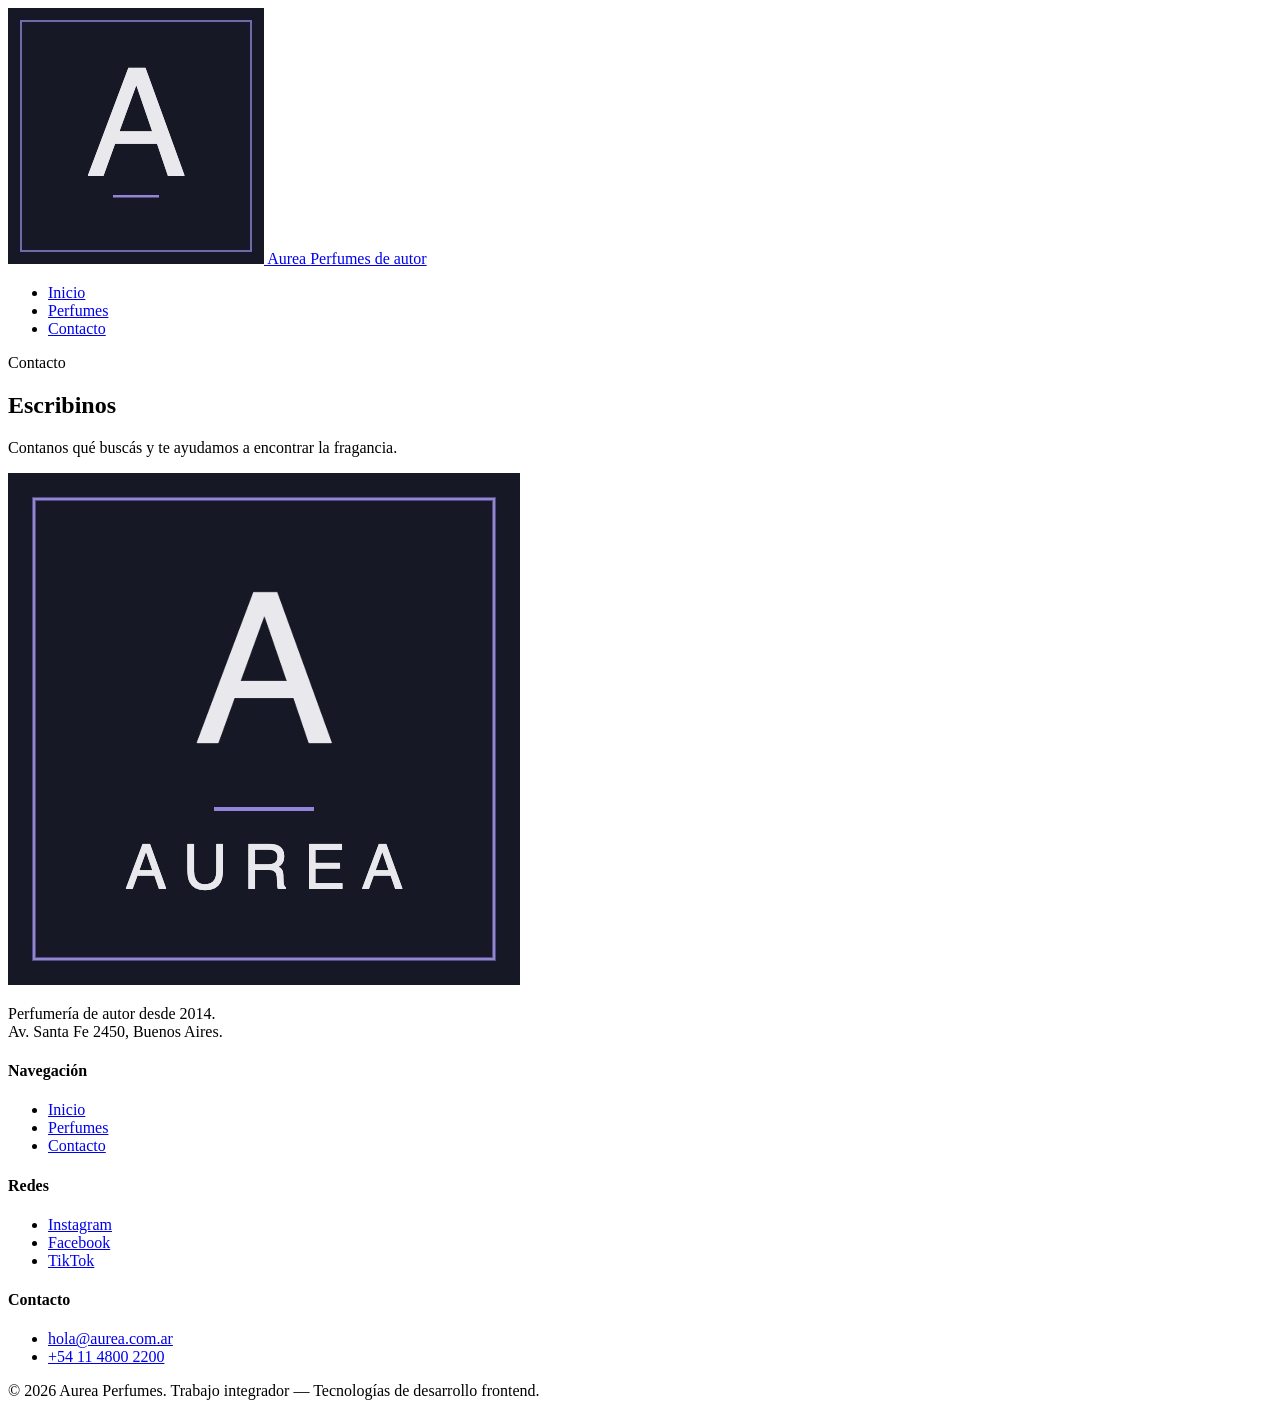
==== contact.html @ 2195753f "base contact" ====
<!DOCTYPE html>
<html lang="en">
<head>
    <meta charset="UTF-8">
    <meta name="viewport" content="width=device-width, initial-scale=1.0">
    <title>Contacto-Aurea</title>
    <link rel="preconnect" href="https://fonts.googleapis.com">
    <link rel="preconnect" href="https://fonts.gstatic.com" crossorigin>
    <link href="https://fonts.googleapis.com/css2?family=Inter:wght@400;500&display=swap" rel="stylesheet">
    <link rel="stylesheet" href="./css/style.css">
</head>
<body>
    <header class="cabecera">
    <div class="contenedor">
      <a href="index.html" class="logo">
        <img src="./img/logo-chico.jpg" alt="Logo de Aurea Perfumes">
        <span class="logo-texto">Aurea
          <span class="logo-bajada">Perfumes de autor</span>
        </span>
      </a>
      <nav>
        <ul class="menu">
          <li><a href="index.html">Inicio</a></li>
          <li><a href="products.html">Perfumes</a></li>
          <li><a href="contact.html" class="activo">Contacto</a></li>
        </ul>
      </nav>
    </div>
  </header>

  <main> 
    <section class="seccion">
        <div class="contenedor">
        <p class="antetitulo">Contacto</p>
        <h1 class="titulo-seccion">Escribinos</h1>
        <p class="texto-seccion">Contanos qué buscás y te ayudamos a encontrar la fragancia.</p>
        <div class="bloque de contacto">
    
    <footer class="pie">
    <div class="contenedor">
      <div class="pie-columna">
        <img src="img/logo.jpg" alt="Logo de Aurea Perfumes" class="logo-pie">
        <p class="medida">Perfumería de autor desde 2014.<br>Av. Santa Fe 2450, Buenos Aires.</p>
      </div>
      <div class="pie-columna">
        <h4>Navegación</h4>
        <ul>
          <li><a href="index.html">Inicio</a></li>
          <li><a href="productos.html">Perfumes</a></li>
          <li><a href="contacto.html">Contacto</a></li>
        </ul>
      </div>
      <div class="pie-columna">
        <h4>Redes</h4>
        <ul>
          <li><a href="https://www.instagram.com" target="_blank">Instagram</a></li>
          <li><a href="https://www.facebook.com" target="_blank">Facebook</a></li>
          <li><a href="https://www.tiktok.com" target="_blank">TikTok</a></li>
        </ul>
      </div>
      <div class="pie-columna">
        <h4>Contacto</h4>
        <ul>
          <li><a href="mailto:hola@aurea.com.ar">hola@aurea.com.ar</a></li>
          <li><a href="tel:+541148002200">+54 11 4800 2200</a></li>
        </ul>
      </div>
    </div>
    <div class="contenedor">
      <p class="copyright">© 2026 Aurea Perfumes. Trabajo integrador — Tecnologías de desarrollo frontend.</p>
    </div>
  </footer>
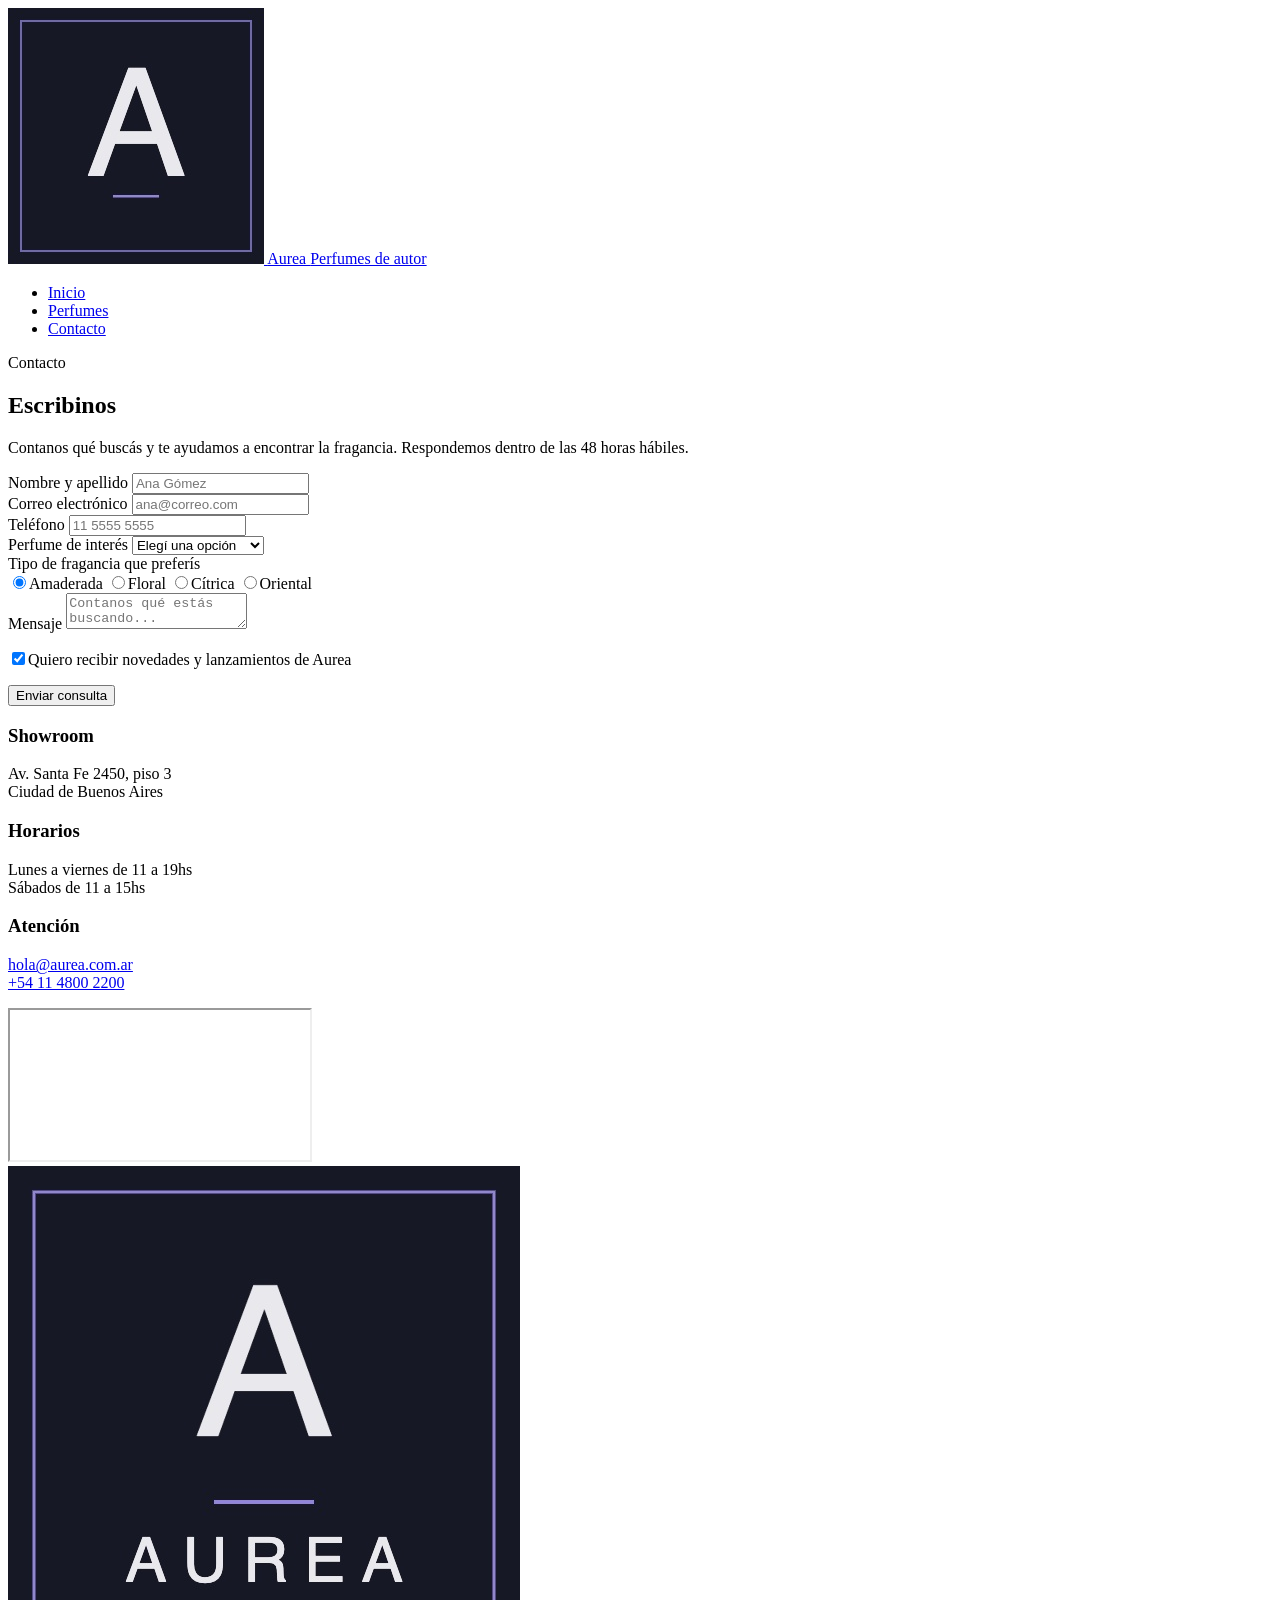
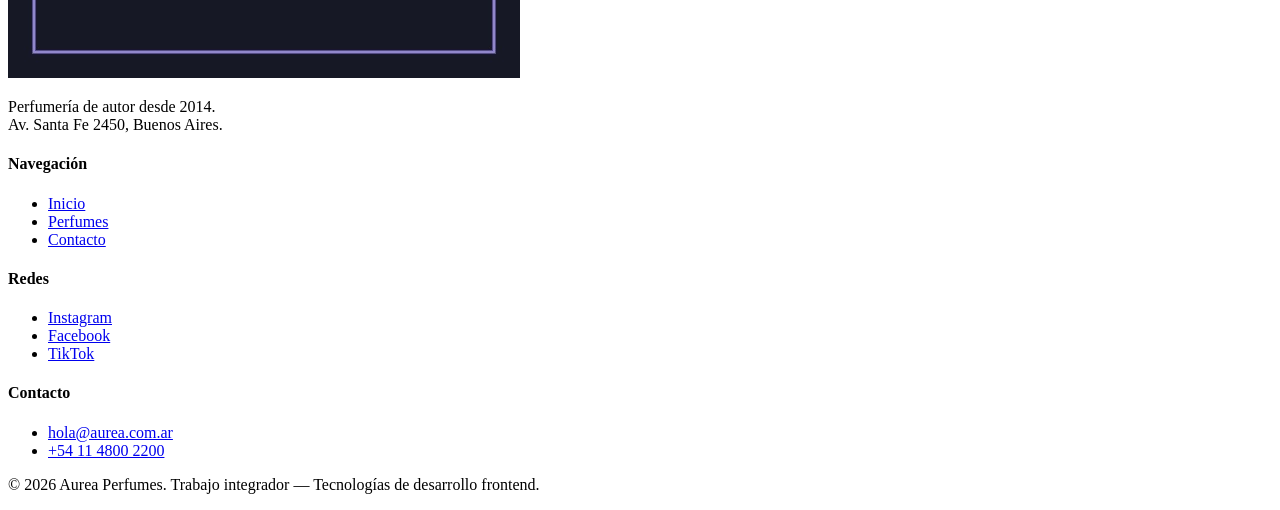
==== commit bbccebd7: "Agrego formulario de contacto y mapa" ====
--- a/contact.html
+++ b/contact.html
@@ -33,9 +33,87 @@
         <div class="contenedor">
         <p class="antetitulo">Contacto</p>
         <h1 class="titulo-seccion">Escribinos</h1>
-        <p class="texto-seccion">Contanos qué buscás y te ayudamos a encontrar la fragancia.</p>
+        <p class="texto-seccion">Contanos qué buscás y te ayudamos a encontrar la fragancia. Respondemos dentro de las 48 horas hábiles.</p>
         <div class="bloque de contacto">
+    <form class="formulario" action="#" method="post">
+    <div class="campo">
+    <label for="nombre">Nombre y apellido</label>
+    <input type="text" id="nombre" name="nombre" placeholder="Ana Gómez">
+    </div>
+    <div class="campo">
+      <label for="email">Correo electrónico</label>
+      <input type="email" id="email" name="email" placeholder="ana@correo.com">
+    </div>
+    <div class="campo">
+      <label for="telefono">Teléfono</label>
+      <input type="tel" id="telefono" name="telefono" placeholder="11 5555 5555">
+    </div>
+    <div class="campo">
+      <label for="perfume">Perfume de interés</label>
+      <select id="perfume" name="perfume">
+        <option value="">Elegí una opción</option>
+        <option value="noche-vera">Noche Vera</option>
+        <option value="sal-de-mar">Sal de Mar</option>
+        <option value="ambar-07">Ámbar 07</option>
+        <option value="jardin-interior">Jardin Interior</option>
+        <option value="tabaco-blanco">Tabaco Blanco</option>
+        <option value="lino">Lino</option>
+        <option value="citrico-1912">Cítrico 1912</option>
+        <option value="bosque-humedo">Bosque Húmedo</option>
+        <option value="rosa-nocturna">Rosa Nocturna</option>
+        <option value="kit">Kit descubrimiento</option>
+        </select>
+    </div>
     
+    <div class="campo">
+      <label>Tipo de fragancia que preferís</label>
+      <div class="opciones">
+        <label class="opcion"><input type="radio" name="familia" value="amaderada" checked>Amaderada</label>
+        <label class="opcion"><input type="radio" name="familia" value="floral">Floral</label>
+        <label class="opcion"><input type="radio" name="familia" value="citrica">Cítrica</label>
+        <label class="opcion"><input type="radio" name="familia" value="oriental">Oriental</label>
+      </div>
+    </div>
+
+    <div class="campo">
+      <label for="mensaje">Mensaje</label>
+      <textarea id="mensaje" name="mensaje" placeholder="Contanos qué estás buscando..."></textarea>
+    </div>
+
+    <p class="linea-check">
+      <label><input type="checkbox" name="novedades" value="sí" checked>Quiero recibir novedades y lanzamientos de Aurea</label>
+    </p>
+
+    <button type="submit" class="boton">Enviar consulta</button>
+    </form>
+
+    <aside class="datos-contacto"> 
+      <div class="ficha">
+        <h3>Showroom</h3>
+        <p>Av. Santa Fe 2450, piso 3<br>Ciudad de Buenos Aires</p>
+      </div>
+
+      <div class="ficha">
+        <h3>Horarios</h3>
+        <p>Lunes a viernes de 11 a 19hs<br>Sábados de 11 a 15hs</p> 
+      </div>
+
+      <div class="ficha">
+        <h3>Atención</h3>
+        <p><a href="mailto:hola@aurea.com.ar">hola@aurea.com.ar</a><br><a href="tel:+541148002200">+54 11 4800 2200</a></p>
+      </div>
+
+      <iframe class="mapa"
+      src="https://maps.app.goo.gl/iJwbkM2hyauQm6JN6"
+      title="Mapa del showroom de Aurea"></iframe>
+    </aside>
+        </div>
+    </div>
+    </section>
+  </main>
+
+
+
     <footer class="pie">
     <div class="contenedor">
       <div class="pie-columna">
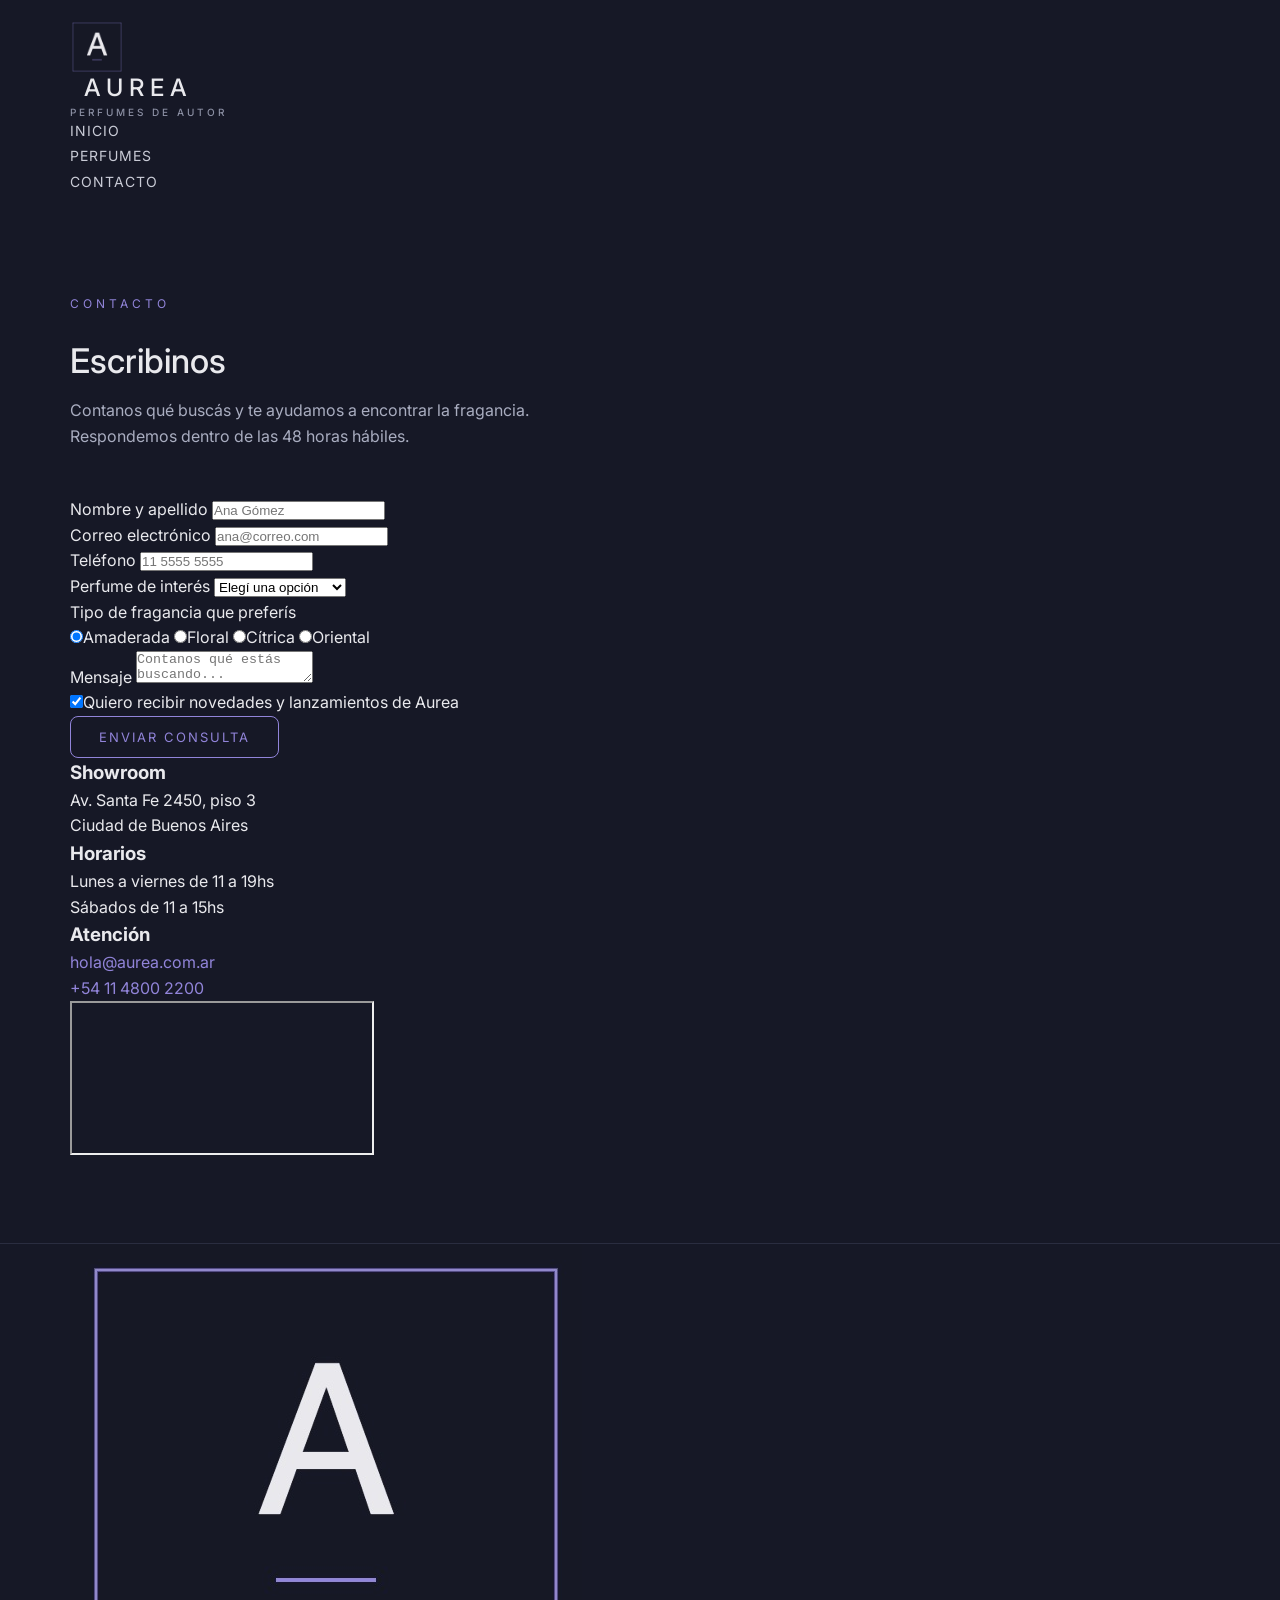
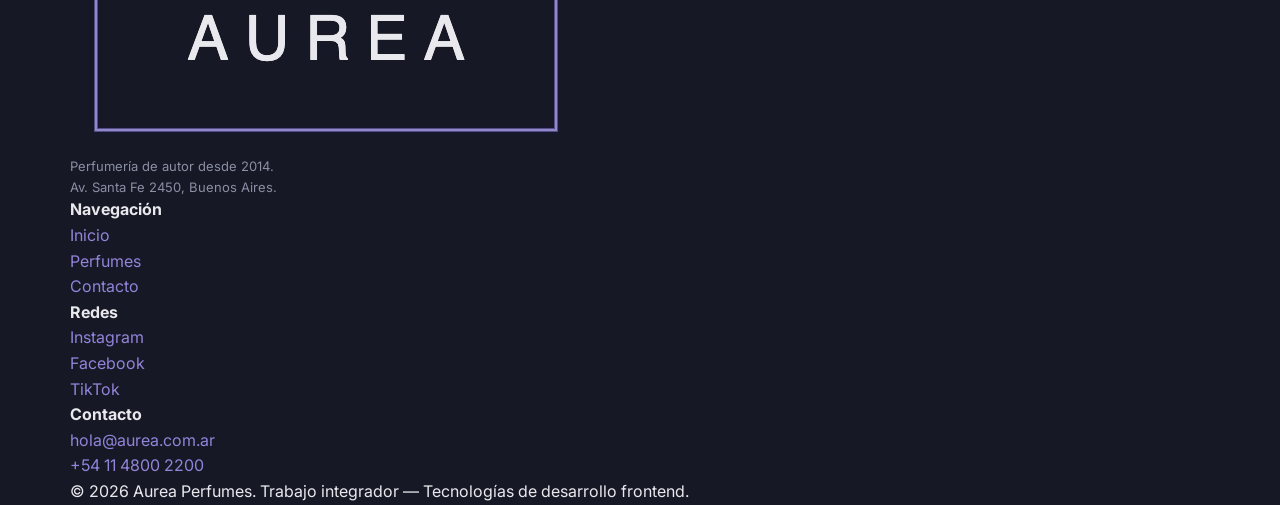
==== commit 47bfa540: "estilos de las tarjetas del catalogo" ====
--- a/contact.html
+++ b/contact.html
@@ -7,7 +7,7 @@
     <link rel="preconnect" href="https://fonts.googleapis.com">
     <link rel="preconnect" href="https://fonts.gstatic.com" crossorigin>
     <link href="https://fonts.googleapis.com/css2?family=Inter:wght@400;500&display=swap" rel="stylesheet">
-    <link rel="stylesheet" href="./css/style.css">
+    <link rel="stylesheet" href="./css/styles.css">
 </head>
 <body>
     <header class="cabecera">
--- a/css/styles.css
+++ b/css/styles.css
@@ -0,0 +1,230 @@
+* {
+    margin: 0;
+    padding: 0;
+    box-sizing: border-box;
+}
+
+body {
+    font-family: "Inter", Arial, Helvetica, sans-serif;
+    background-color: #161826;
+    color: #e9e9ed;
+    font-size: 16px;
+    line-height: 1.6;
+}
+
+a {
+    text-decoration: none;
+    color: #9184d9;
+}
+
+ul {
+    list-style: none;
+}
+
+img {
+    max-width: 100%;
+    display: block;
+}
+
+.contenedor {
+    width: 90%;
+    max-width: 1140px;
+    margin: 0 auto;
+}
+
+.cabecera .contenedor {
+    padding: 20px 0px 20px 0px;
+}
+
+.logo img{
+        width: 54px;
+        height: 54px;
+        border-radius: 8px;
+    }
+
+.logo-texto {
+    margin-left: 14px;
+    font-size: 24px;
+    font-weight: 500;
+    letter-spacing: 6px;
+    color: #e9e9ed;
+    text-transform: uppercase;
+    line-height: 1.2;
+}
+
+.logo-bajada {
+    display: block;
+    font-size: 10px;
+    letter-spacing: 3px;
+    color: #8b8fa3;
+    text-transform: uppercase;
+    margin: 2px 0px 0px 0px;
+}
+
+.menu a {
+    color: #c9cbd6;
+    font-size: 14px;
+    letter-spacing: 1px;
+    text-transform: uppercase;
+    padding-bottom: 4px;
+    border-bottom: 1px solid transparent;
+}
+
+.menu .activp {
+    color: #9184d9;
+    border-bottom: 1px solid #9184d9;
+}
+
+.portada {
+    padding-top: 100px;
+    padding-bottom: 100px;
+    border-bottom: 1px solid #2a2d40;
+}
+
+.antetitulo {
+    font-size: 12px;
+    letter-spacing: 4px;
+    text-transform: uppercase;
+    color: #9184d9;
+    margin-bottom: 20px;
+}
+
+.titulo-grande {
+    font-size: 56px;
+    font-weight: 500;
+    line-height: 1.1;
+    margin-bottom: 24px;
+}
+
+.bajada {
+    font-size: 18px;
+    color: #a9adc0;
+    margin-bottom: 36px;
+    max-width: 460px;
+}
+
+.boton {
+    display: inline-block;
+    border: 1px solid #9184d9;
+    color: #9184d9;
+    padding: 12px 28px;
+    border-radius: 8px;
+    font-size: 13px;
+    letter-spacing: 2px;
+    text-transform: uppercase;
+    background-color: transparent;
+    font-family: "Inter", Helvetica, Arial, sans-serif;
+    cursor: pointer;
+}
+
+.boton-secundario {
+    border: 1px solid #3a3d52;
+    color: #c9cbd6;
+    margin-left: 12px;
+}
+
+.foto-alta {
+  height: 460px;
+  width: 100%;
+  object-fit: cover;
+  border-radius: 8px;
+}
+
+.foto-producto {
+  height: 300px;
+  width: 100%;
+  object-fit: cover;
+  border-radius: 8px;
+  margin-bottom: 20px;
+}
+
+.foto-ancha {
+  height: 340px;
+  width: 100%;
+  object-fit: cover;
+  border-radius: 8px;
+}
+
+.seccion {
+  padding-top: 80px;
+  padding-bottom: 80px;
+  border-bottom: 1px solid #2a2d40;
+}
+
+.titulo-seccion {
+  font-size: 34px;
+  font-weight: 500;
+  margin-bottom: 10px;
+}
+
+.texto-seccion {
+  color: #a9adc0;
+  max-width: 540px;
+  margin-bottom: 48px;
+}
+
+.producto {
+  background-color: #1b1e2e;
+  border: 1px solid #2a2d40;
+  border-radius: 8px;
+  padding: 20px;
+}
+
+.producto-familia {
+  font-size: 11px;
+  letter-spacing: 3px;
+  text-transform: uppercase;
+  color: #9184d9;
+  margin-bottom: 6px;
+}
+
+.producto-nombre {
+  font-size: 22px;
+  font-weight: 500;
+  margin-bottom: 8px;
+}
+
+.producto-notas {
+  font-size: 14px;
+  color: #a9adc0;
+  margin-bottom: 18px;
+}
+
+.producto-pie {
+  border-top: 1px solid #2a2d40;
+  padding-top: 16px;
+  margin-top: 18px;
+}
+
+.precio {
+  font-size: 20px;
+}
+
+.medida {
+  font-size: 13px;
+  color: #8b8fa3;
+}
+
+.sobre-texto p {
+  color: #a9adc0;
+  margin-bottom: 18px;
+}
+
+.dato {
+  margin-right: 44px;
+  margin-bottom: 16px;
+}
+
+.dato strong {
+  display: block;
+  font-size: 28px;
+  font-weight: 500;
+  color: #e9e9ed;
+}
+
+.dato span {
+  font-size: 12px;
+  letter-spacing: 2px;
+  text-transform: uppercase;
+  color: #8b8fa3;
+}
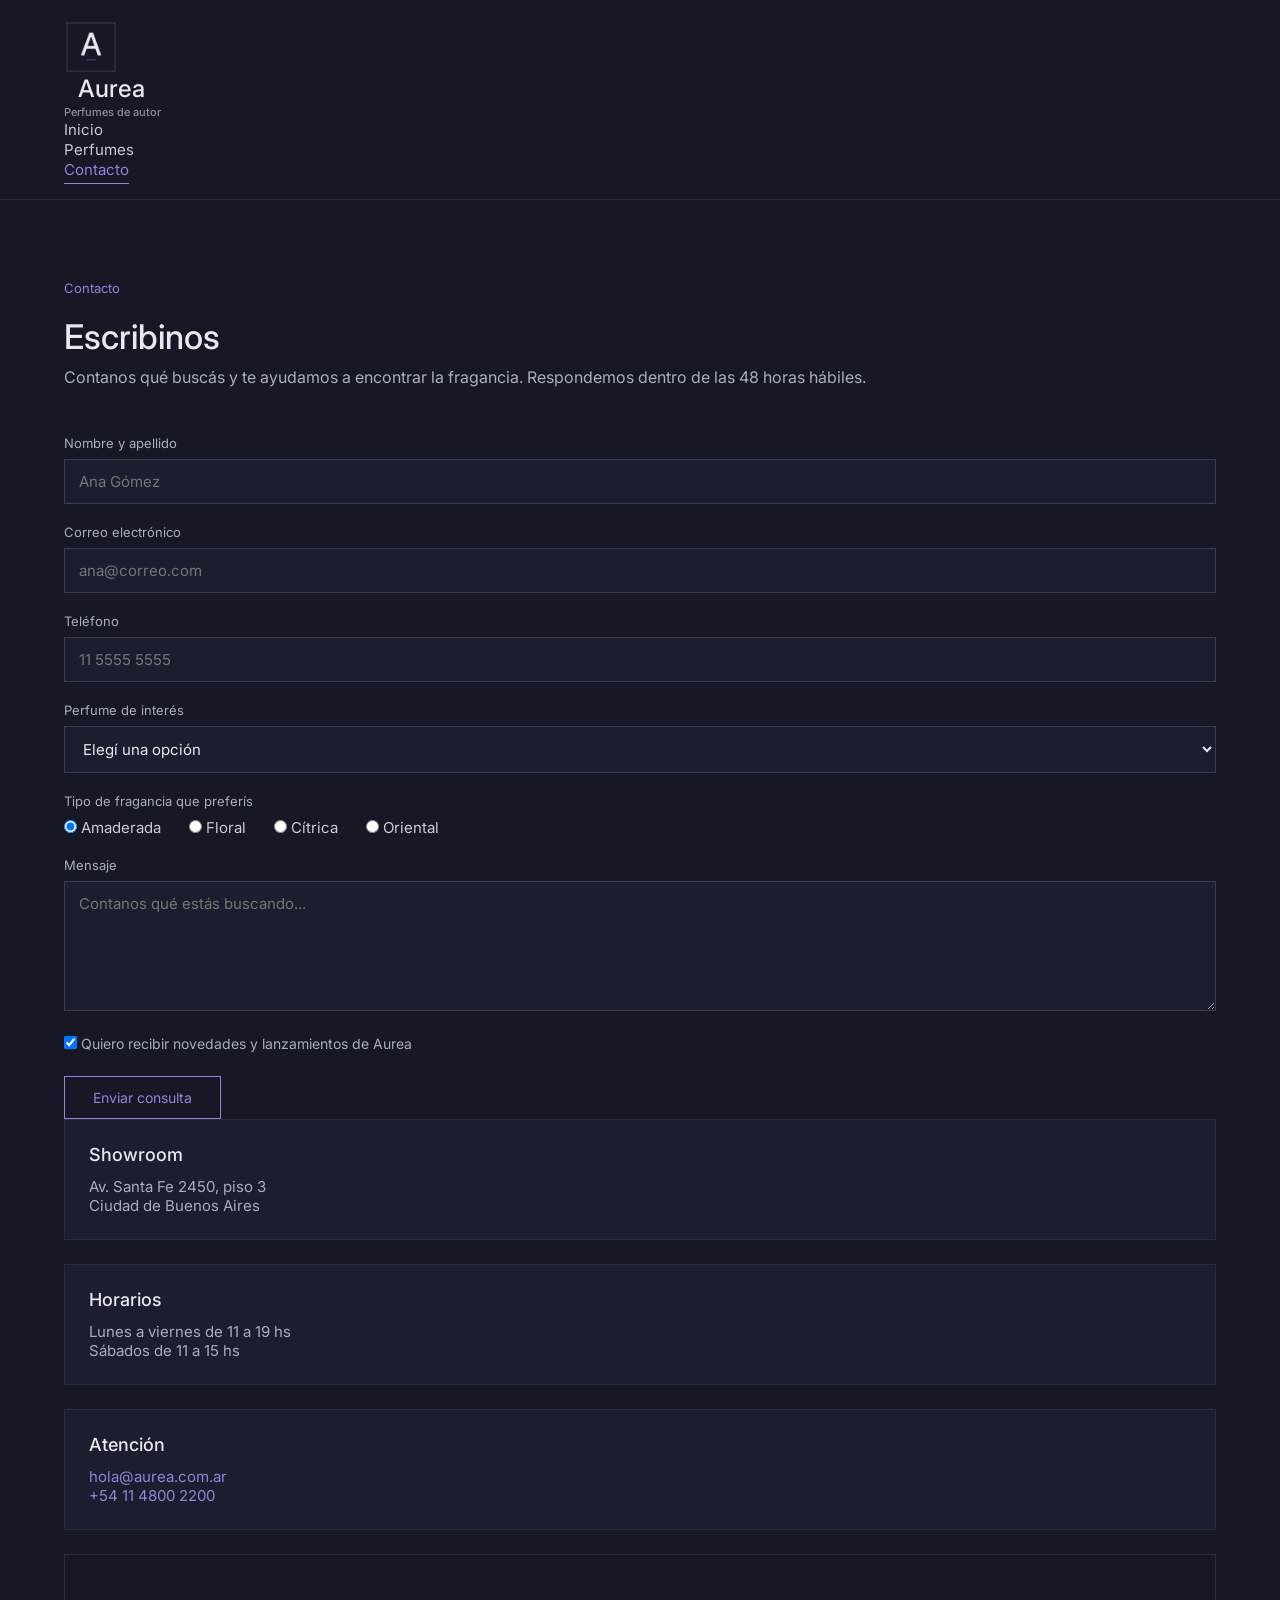
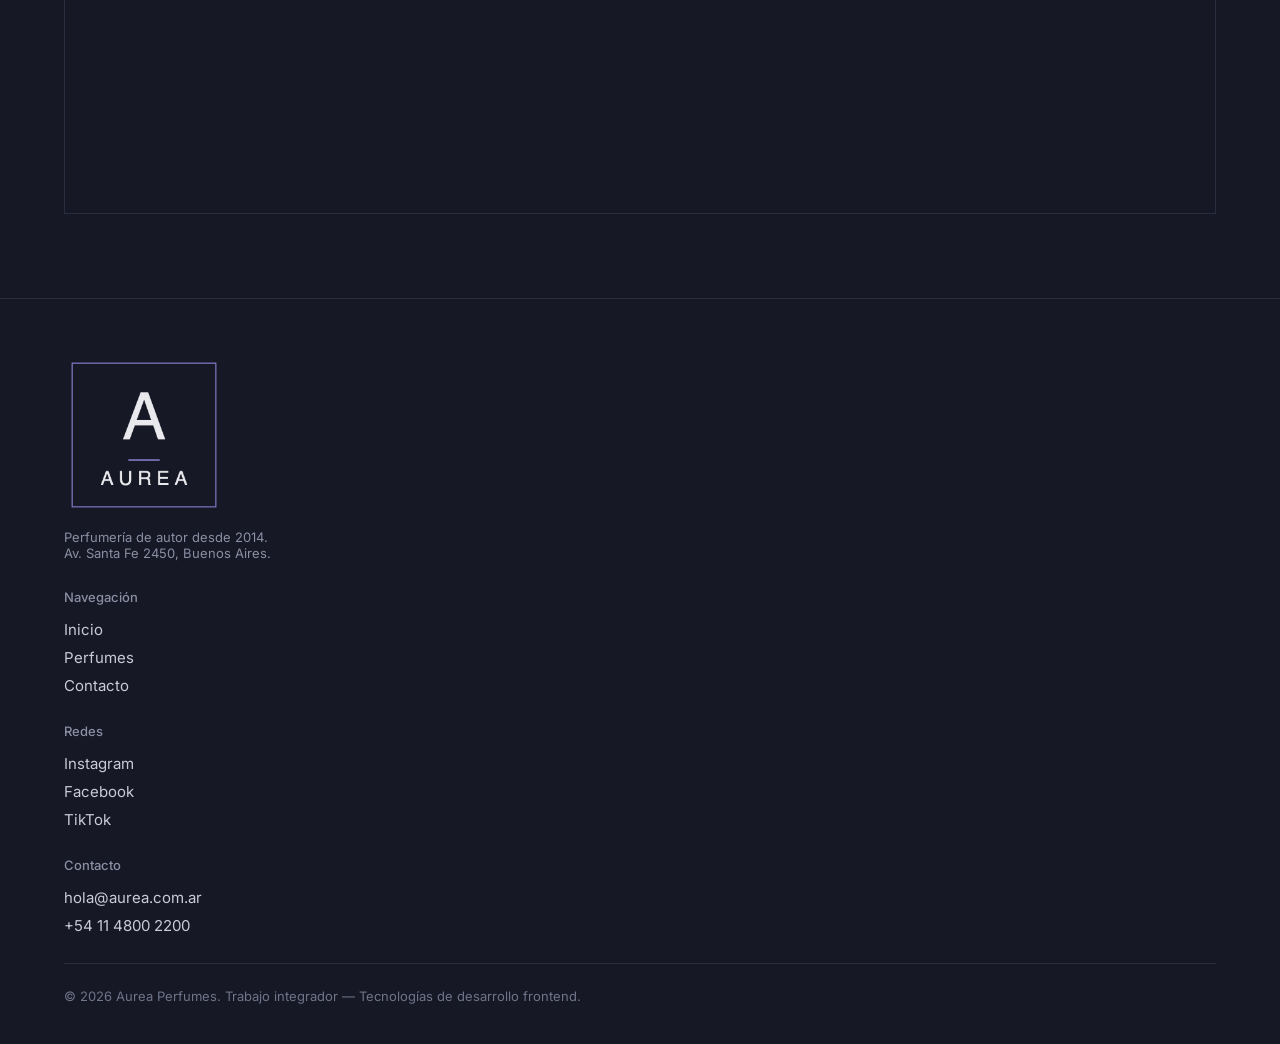
==== commit f740fd1a: "actualizacion css" ====
--- a/contact.html
+++ b/contact.html
@@ -1,16 +1,17 @@
 <!DOCTYPE html>
-<html lang="en">
+<html lang="es">
 <head>
-    <meta charset="UTF-8">
-    <meta name="viewport" content="width=device-width, initial-scale=1.0">
-    <title>Contacto-Aurea</title>
-    <link rel="preconnect" href="https://fonts.googleapis.com">
-    <link rel="preconnect" href="https://fonts.gstatic.com" crossorigin>
-    <link href="https://fonts.googleapis.com/css2?family=Inter:wght@400;500&display=swap" rel="stylesheet">
-    <link rel="stylesheet" href="./css/styles.css">
+  <meta charset="UTF-8">
+  <meta name="viewport" content="width=device-width, initial-scale=1.0">
+  <title>Contacto-Aurea</title>
+  <link rel="preconnect" href="https://fonts.googleapis.com">
+  <link rel="preconnect" href="https://fonts.gstatic.com" crossorigin>
+  <link href="https://fonts.googleapis.com/css2?family=Inter:wght@400;500&display=swap" rel="stylesheet">
+  <link rel="stylesheet" href="./css/styles.css">
 </head>
 <body>
-    <header class="cabecera">
+
+  <header class="cabecera">
     <div class="contenedor">
       <a href="index.html" class="logo">
         <img src="./img/logo-chico.jpg" alt="Logo de Aurea Perfumes">
@@ -28,104 +29,117 @@
     </div>
   </header>
 
-  <main> 
+  <main>
     <section class="seccion">
-        <div class="contenedor">
+      <div class="contenedor">
         <p class="antetitulo">Contacto</p>
         <h1 class="titulo-seccion">Escribinos</h1>
         <p class="texto-seccion">Contanos qué buscás y te ayudamos a encontrar la fragancia. Respondemos dentro de las 48 horas hábiles.</p>
-        <div class="bloque de contacto">
-    <form class="formulario" action="#" method="post">
-    <div class="campo">
-    <label for="nombre">Nombre y apellido</label>
-    <input type="text" id="nombre" name="nombre" placeholder="Ana Gómez">
-    </div>
-    <div class="campo">
-      <label for="email">Correo electrónico</label>
-      <input type="email" id="email" name="email" placeholder="ana@correo.com">
-    </div>
-    <div class="campo">
-      <label for="telefono">Teléfono</label>
-      <input type="tel" id="telefono" name="telefono" placeholder="11 5555 5555">
-    </div>
-    <div class="campo">
-      <label for="perfume">Perfume de interés</label>
-      <select id="perfume" name="perfume">
-        <option value="">Elegí una opción</option>
-        <option value="noche-vera">Noche Vera</option>
-        <option value="sal-de-mar">Sal de Mar</option>
-        <option value="ambar-07">Ámbar 07</option>
-        <option value="jardin-interior">Jardin Interior</option>
-        <option value="tabaco-blanco">Tabaco Blanco</option>
-        <option value="lino">Lino</option>
-        <option value="citrico-1912">Cítrico 1912</option>
-        <option value="bosque-humedo">Bosque Húmedo</option>
-        <option value="rosa-nocturna">Rosa Nocturna</option>
-        <option value="kit">Kit descubrimiento</option>
-        </select>
-    </div>
-    
-    <div class="campo">
-      <label>Tipo de fragancia que preferís</label>
-      <div class="opciones">
-        <label class="opcion"><input type="radio" name="familia" value="amaderada" checked>Amaderada</label>
-        <label class="opcion"><input type="radio" name="familia" value="floral">Floral</label>
-        <label class="opcion"><input type="radio" name="familia" value="citrica">Cítrica</label>
-        <label class="opcion"><input type="radio" name="familia" value="oriental">Oriental</label>
+
+        <div class="bloque-contacto">
+
+          <form class="formulario" action="#" method="post">
+
+            <div class="campo">
+              <label for="nombre">Nombre y apellido</label>
+              <input type="text" id="nombre" name="nombre" placeholder="Ana Gómez" class="control">
+            </div>
+
+            <div class="campo">
+              <label for="email">Correo electrónico</label>
+              <input type="email" id="email" name="email" placeholder="ana@correo.com" class="control">
+            </div>
+
+            <div class="campo">
+              <label for="telefono">Teléfono</label>
+              <input type="tel" id="telefono" name="telefono" placeholder="11 5555 5555" class="control">
+            </div>
+
+            <div class="campo">
+              <label for="perfume">Perfume de interés</label>
+              <select id="perfume" name="perfume" class="control">
+                <option value="">Elegí una opción</option>
+                <option value="perfume-01">ACA VA EL NOMBRE 1</option>
+                <option value="perfume-02">ACA VA EL NOMBRE 2</option>
+                <option value="perfume-03">ACA VA EL NOMBRE 3</option>
+                <option value="perfume-04">ACA VA EL NOMBRE 4</option>
+                <option value="perfume-05">ACA VA EL NOMBRE 5</option>
+                <option value="perfume-06">ACA VA EL NOMBRE 6</option>
+                <option value="perfume-07">ACA VA EL NOMBRE 7</option>
+                <option value="perfume-08">ACA VA EL NOMBRE 8</option>
+                <option value="perfume-09">ACA VA EL NOMBRE 9</option>
+                <option value="perfume-10">ACA VA EL NOMBRE 10</option>
+                <option value="perfume-11">ACA VA EL NOMBRE 11</option>
+                <option value="perfume-12">ACA VA EL NOMBRE 12</option>
+                <option value="perfume-13">ACA VA EL NOMBRE 13</option>
+                <option value="perfume-14">ACA VA EL NOMBRE 14</option>
+                <option value="perfume-15">ACA VA EL NOMBRE 15</option>
+                <option value="perfume-16">ACA VA EL NOMBRE 16</option>
+                <option value="perfume-17">ACA VA EL NOMBRE 17</option>
+                <option value="perfume-18">ACA VA EL NOMBRE 18</option>
+                <option value="perfume-19">ACA VA EL NOMBRE 19</option>
+                <option value="perfume-20">ACA VA EL NOMBRE 20</option>
+                <option value="kit">Kit descubrimiento</option>
+              </select>
+            </div>
+
+            <div class="campo">
+              <label>Tipo de fragancia que preferís</label>
+              <div class="opciones">
+                <label><input type="radio" name="familia" value="amaderada" checked> Amaderada</label>
+                <label><input type="radio" name="familia" value="floral"> Floral</label>
+                <label><input type="radio" name="familia" value="citrica"> Cítrica</label>
+                <label><input type="radio" name="familia" value="oriental"> Oriental</label>
+              </div>
+            </div>
+
+            <div class="campo">
+              <label for="mensaje">Mensaje</label>
+              <textarea id="mensaje" name="mensaje" placeholder="Contanos qué estás buscando..." class="control"></textarea>
+            </div>
+
+            <p class="linea-check">
+              <label><input type="checkbox" name="novedades" value="si" checked> Quiero recibir novedades y lanzamientos de Aurea</label>
+            </p>
+
+            <button type="submit" class="boton">Enviar consulta</button>
+          </form>
+
+          <aside class="datos-contacto">
+            <div class="ficha">
+              <h3>Showroom</h3>
+              <p>Av. Santa Fe 2450, piso 3<br>Ciudad de Buenos Aires</p>
+            </div>
+            <div class="ficha">
+              <h3>Horarios</h3>
+              <p>Lunes a viernes de 11 a 19 hs<br>Sábados de 11 a 15 hs</p>
+            </div>
+            <div class="ficha">
+              <h3>Atención</h3>
+              <p><a href="mailto:hola@aurea.com.ar">hola@aurea.com.ar</a><br><a href="tel:+541148002200">+54 11 4800 2200</a></p>
+            </div>
+            <iframe class="mapa"
+              src="https://www.google.com/maps?q=Av.+Santa+Fe+2450,+Buenos+Aires&amp;output=embed"
+              title="Mapa del showroom de Aurea"></iframe>
+          </aside>
+
+        </div>
       </div>
-    </div>
-
-    <div class="campo">
-      <label for="mensaje">Mensaje</label>
-      <textarea id="mensaje" name="mensaje" placeholder="Contanos qué estás buscando..."></textarea>
-    </div>
-
-    <p class="linea-check">
-      <label><input type="checkbox" name="novedades" value="sí" checked>Quiero recibir novedades y lanzamientos de Aurea</label>
-    </p>
-
-    <button type="submit" class="boton">Enviar consulta</button>
-    </form>
-
-    <aside class="datos-contacto"> 
-      <div class="ficha">
-        <h3>Showroom</h3>
-        <p>Av. Santa Fe 2450, piso 3<br>Ciudad de Buenos Aires</p>
-      </div>
-
-      <div class="ficha">
-        <h3>Horarios</h3>
-        <p>Lunes a viernes de 11 a 19hs<br>Sábados de 11 a 15hs</p> 
-      </div>
-
-      <div class="ficha">
-        <h3>Atención</h3>
-        <p><a href="mailto:hola@aurea.com.ar">hola@aurea.com.ar</a><br><a href="tel:+541148002200">+54 11 4800 2200</a></p>
-      </div>
-
-      <iframe class="mapa"
-      src="https://maps.app.goo.gl/iJwbkM2hyauQm6JN6"
-      title="Mapa del showroom de Aurea"></iframe>
-    </aside>
-        </div>
-    </div>
     </section>
   </main>
 
-
-
-    <footer class="pie">
+  <footer class="pie">
     <div class="contenedor">
       <div class="pie-columna">
-        <img src="img/logo.jpg" alt="Logo de Aurea Perfumes" class="logo-pie">
+        <img src="./img/logo.jpg" alt="Logo de Aurea Perfumes" class="logo-pie">
         <p class="medida">Perfumería de autor desde 2014.<br>Av. Santa Fe 2450, Buenos Aires.</p>
       </div>
       <div class="pie-columna">
         <h4>Navegación</h4>
         <ul>
           <li><a href="index.html">Inicio</a></li>
-          <li><a href="productos.html">Perfumes</a></li>
-          <li><a href="contacto.html">Contacto</a></li>
+          <li><a href="products.html">Perfumes</a></li>
+          <li><a href="contact.html">Contacto</a></li>
         </ul>
       </div>
       <div class="pie-columna">
@@ -147,4 +161,7 @@
     <div class="contenedor">
       <p class="copyright">© 2026 Aurea Perfumes. Trabajo integrador — Tecnologías de desarrollo frontend.</p>
     </div>
-  </footer>+  </footer>
+
+</body>
+</html>
--- a/css/styles.css
+++ b/css/styles.css
@@ -1,148 +1,124 @@
 * {
-    margin: 0;
-    padding: 0;
-    box-sizing: border-box;
+  margin: 0;
+  padding: 0;
+  box-sizing: border-box;
 }
 
 body {
-    font-family: "Inter", Arial, Helvetica, sans-serif;
-    background-color: #161826;
-    color: #e9e9ed;
-    font-size: 16px;
-    line-height: 1.6;
+  font-family: "Inter", Arial, Helvetica, sans-serif;
+  background-color: #161826;
+  color: #e9e9ed;
+  font-size: 16px;
 }
 
 a {
-    text-decoration: none;
-    color: #9184d9;
+  text-decoration: none;
+  color: #9184d9;
 }
 
 ul {
-    list-style: none;
+  list-style: none;
 }
 
 img {
-    max-width: 100%;
-    display: block;
+  width: 100%;
+  display: block;
 }
 
 .contenedor {
-    width: 90%;
-    max-width: 1140px;
-    margin: 0 auto;
+  width: 90%;
+  margin: 0 auto;
+}
+
+.cabecera {
+  border-bottom: 1px solid #2a2d40;
 }
 
 .cabecera .contenedor {
-    padding: 20px 0px 20px 0px;
-}
-
-.logo img{
-        width: 54px;
-        height: 54px;
-        border-radius: 8px;
-    }
+  padding: 20px 0px 20px 0px;
+}
+
+.logo img {
+  width: 54px;
+  height: 54px;
+}
 
 .logo-texto {
-    margin-left: 14px;
-    font-size: 24px;
-    font-weight: 500;
-    letter-spacing: 6px;
-    color: #e9e9ed;
-    text-transform: uppercase;
-    line-height: 1.2;
+  margin-left: 14px;
+  font-size: 24px;
+  font-weight: 500;
+  color: #e9e9ed;
 }
 
 .logo-bajada {
-    display: block;
-    font-size: 10px;
-    letter-spacing: 3px;
-    color: #8b8fa3;
-    text-transform: uppercase;
-    margin: 2px 0px 0px 0px;
+  display: block;
+  font-size: 11px;
+  color: #8b8fa3;
+  margin: 2px 0px 0px 0px;
 }
 
 .menu a {
-    color: #c9cbd6;
-    font-size: 14px;
-    letter-spacing: 1px;
-    text-transform: uppercase;
-    padding-bottom: 4px;
-    border-bottom: 1px solid transparent;
-}
-
-.menu .activp {
-    color: #9184d9;
-    border-bottom: 1px solid #9184d9;
+  color: #c9cbd6;
+  font-size: 15px;
+  padding-bottom: 4px;
+}
+
+.menu .activo {
+  color: #9184d9;
+  border-bottom: 1px solid #9184d9;
 }
 
 .portada {
-    padding-top: 100px;
-    padding-bottom: 100px;
-    border-bottom: 1px solid #2a2d40;
+  padding-top: 100px;
+  padding-bottom: 100px;
+  border-bottom: 1px solid #2a2d40;
 }
 
 .antetitulo {
-    font-size: 12px;
-    letter-spacing: 4px;
-    text-transform: uppercase;
-    color: #9184d9;
-    margin-bottom: 20px;
+  font-size: 13px;
+  color: #9184d9;
+  margin-bottom: 20px;
 }
 
 .titulo-grande {
-    font-size: 56px;
-    font-weight: 500;
-    line-height: 1.1;
-    margin-bottom: 24px;
+  font-size: 56px;
+  font-weight: 500;
+  margin-bottom: 24px;
 }
 
 .bajada {
-    font-size: 18px;
-    color: #a9adc0;
-    margin-bottom: 36px;
-    max-width: 460px;
+  font-size: 18px;
+  color: #a9adc0;
+  margin-bottom: 36px;
 }
 
 .boton {
-    display: inline-block;
-    border: 1px solid #9184d9;
-    color: #9184d9;
-    padding: 12px 28px;
-    border-radius: 8px;
-    font-size: 13px;
-    letter-spacing: 2px;
-    text-transform: uppercase;
-    background-color: transparent;
-    font-family: "Inter", Helvetica, Arial, sans-serif;
-    cursor: pointer;
+  display: inline-block;
+  border: 1px solid #9184d9;
+  color: #9184d9;
+  padding: 12px 28px;
+  font-size: 14px;
+  background-color: transparent;
+  font-family: "Inter", Arial, Helvetica, sans-serif;
 }
 
 .boton-secundario {
-    border: 1px solid #3a3d52;
-    color: #c9cbd6;
-    margin-left: 12px;
+  border: 1px solid #3a3d52;
+  color: #c9cbd6;
+  margin-left: 12px;
 }
 
 .foto-alta {
-  height: 460px;
-  width: 100%;
-  object-fit: cover;
-  border-radius: 8px;
+  width: 100%;
 }
 
 .foto-producto {
-  height: 300px;
-  width: 100%;
-  object-fit: cover;
-  border-radius: 8px;
+  width: 100%;
   margin-bottom: 20px;
 }
 
 .foto-ancha {
-  height: 340px;
-  width: 100%;
-  object-fit: cover;
-  border-radius: 8px;
+  width: 100%;
 }
 
 .seccion {
@@ -159,35 +135,19 @@
 
 .texto-seccion {
   color: #a9adc0;
-  max-width: 540px;
   margin-bottom: 48px;
 }
 
 .producto {
   background-color: #1b1e2e;
   border: 1px solid #2a2d40;
-  border-radius: 8px;
   padding: 20px;
-}
-
-.producto-familia {
-  font-size: 11px;
-  letter-spacing: 3px;
-  text-transform: uppercase;
-  color: #9184d9;
-  margin-bottom: 6px;
 }
 
 .producto-nombre {
   font-size: 22px;
   font-weight: 500;
   margin-bottom: 8px;
-}
-
-.producto-notas {
-  font-size: 14px;
-  color: #a9adc0;
-  margin-bottom: 18px;
 }
 
 .producto-pie {
@@ -223,8 +183,108 @@
 }
 
 .dato span {
-  font-size: 12px;
-  letter-spacing: 2px;
-  text-transform: uppercase;
-  color: #8b8fa3;
-}+  font-size: 13px;
+  color: #8b8fa3;
+}
+
+.campo {
+  margin-bottom: 20px;
+}
+
+.campo label {
+  display: block;
+  font-size: 13px;
+  color: #a9adc0;
+  margin-bottom: 8px;
+}
+
+.control {
+  width: 100%;
+  background-color: #1b1e2e;
+  border: 1px solid #3a3d52;
+  color: #e9e9ed;
+  padding: 12px 14px;
+  font-size: 15px;
+  font-family: "Inter", Arial, Helvetica, sans-serif;
+}
+
+.campo textarea {
+  height: 130px;
+}
+
+.opciones label {
+  display: inline;
+  margin-right: 24px;
+  color: #c9cbd6;
+  font-size: 15px;
+}
+
+.linea-check {
+  color: #a9adc0;
+  font-size: 14px;
+  margin-bottom: 24px;
+}
+
+.ficha {
+  background-color: #1b1e2e;
+  border: 1px solid #2a2d40;
+  padding: 24px;
+  margin-bottom: 24px;
+}
+
+.ficha h3 {
+  font-size: 18px;
+  font-weight: 500;
+  margin-bottom: 12px;
+}
+
+.ficha p {
+  color: #a9adc0;
+  font-size: 15px;
+}
+
+.mapa {
+  width: 100%;
+  height: 260px;
+  border: 1px solid #2a2d40;
+}
+
+.pie {
+  padding-top: 56px;
+  padding-bottom: 40px;
+}
+
+.logo-pie {
+  width: 160px;
+  height: 160px;
+  margin-bottom: 14px;
+}
+
+.pie-columna {
+  margin-right: 32px;
+  margin-bottom: 28px;
+}
+
+.pie-columna h4 {
+  font-size: 13px;
+  color: #8b8fa3;
+  font-weight: 500;
+  margin-bottom: 14px;
+}
+
+.pie-columna li {
+  margin-bottom: 8px;
+}
+
+.pie-columna a {
+  color: #c9cbd6;
+  font-size: 15px;
+}
+
+.copyright {
+  border-top: 1px solid #2a2d40;
+  margin-top: 12px;
+  padding-top: 24px;
+  color: #6f7488;
+  font-size: 13px;
+}
